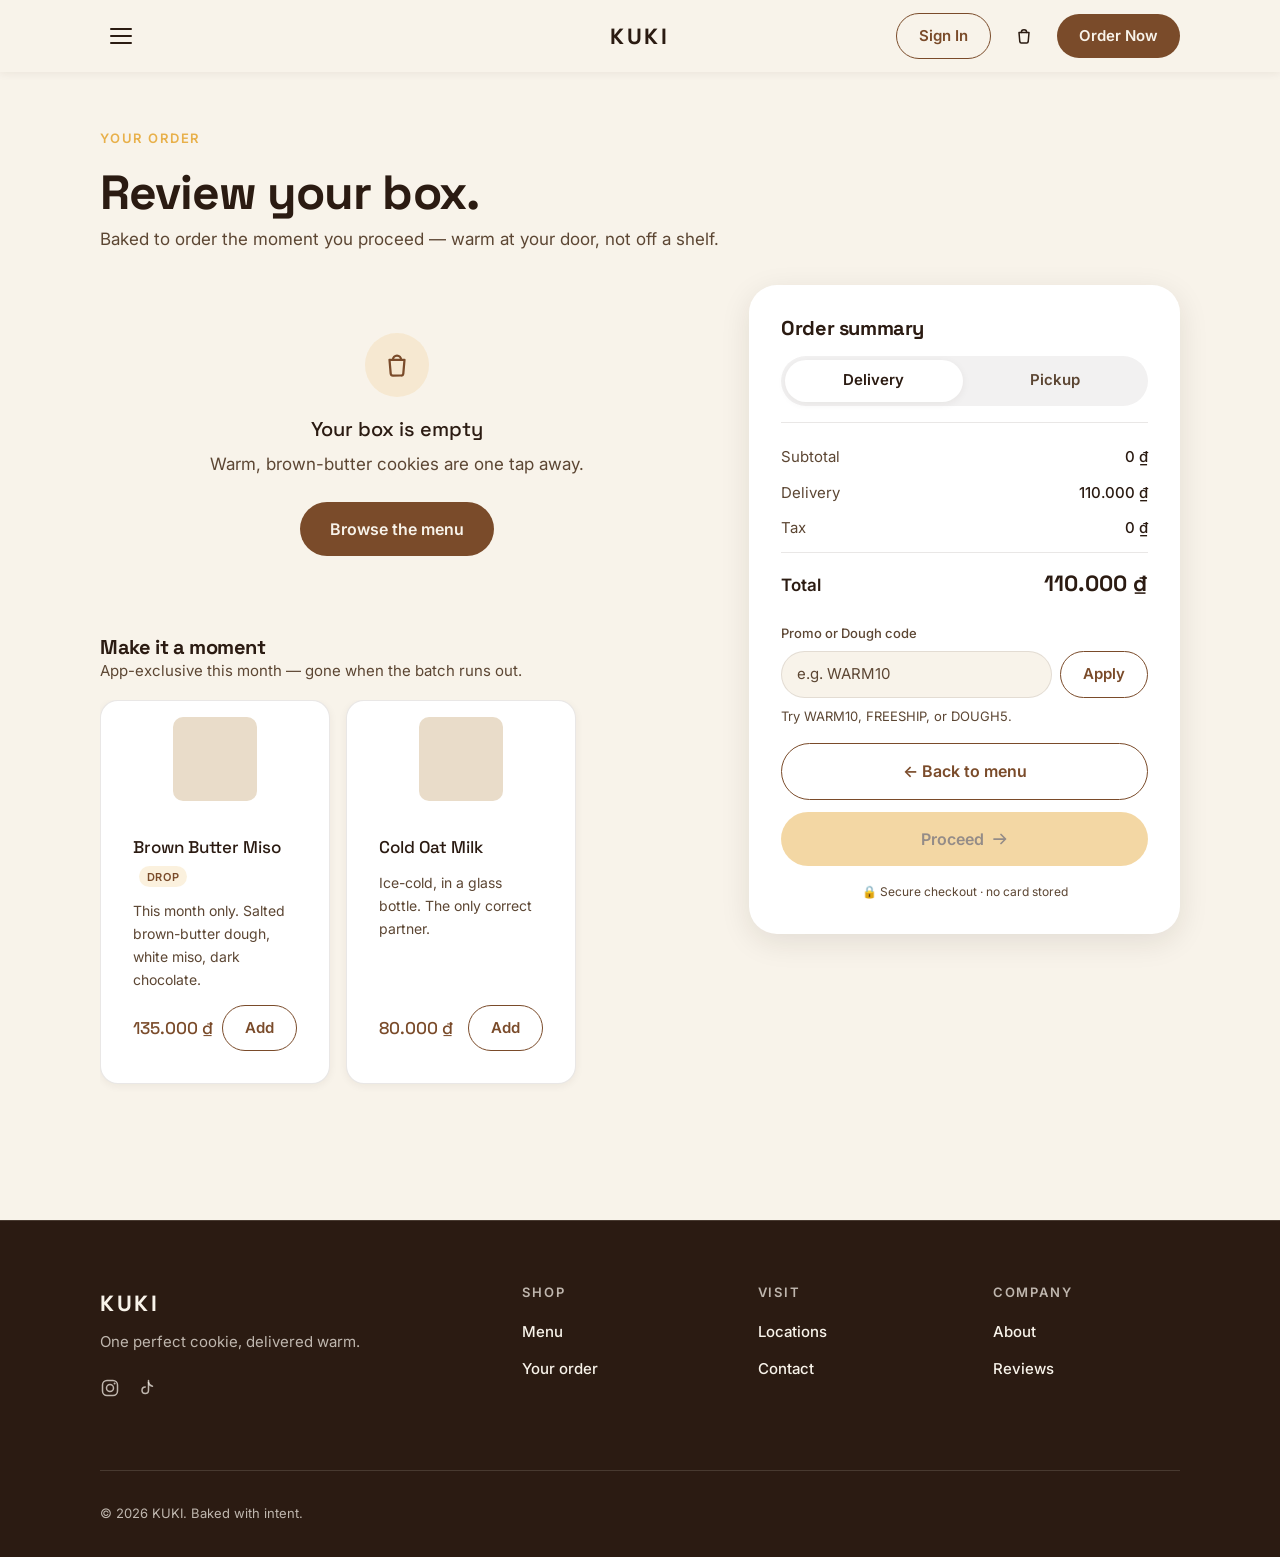
==== checkout.html @ 3ec76c67 "Initial site" ====
<!DOCTYPE html>
<html lang="en">
<head>
  <meta charset="utf-8">
  <meta name="viewport" content="width=device-width, initial-scale=1">
  <title>Checkout — KUKI</title>
  <meta name="description" content="Review your KUKI order — fresh-baked, brown-butter cookies, delivered warm.">
  <meta name="theme-color" content="#F8F3EA">

  <link rel="preconnect" href="https://fonts.googleapis.com">
  <link rel="preconnect" href="https://fonts.gstatic.com" crossorigin>
  <link rel="preconnect" href="https://images.unsplash.com">
  <link href="https://fonts.googleapis.com/css2?family=Space+Grotesk:wght@500;700&family=Inter:wght@400;500;600&display=swap" rel="stylesheet">

  <link rel="stylesheet" href="styles.css">
  <script src="cart.js" defer></script>
  <script src="cart-drawer.js" defer></script>
  <script src="nav-menu.js" defer></script>
  <script src="checkout.js" defer></script>
</head>
<body class="page-checkout">
  <a class="skip-link" href="#main">Skip to content</a>

  <header class="nav nav--solid" id="nav">
    <div class="container nav__inner">
      <button type="button" class="nav__menu-toggle" id="nav-menu-toggle"
              aria-label="Open menu" aria-haspopup="true" aria-expanded="false"
              aria-controls="nav-menu">
        <span class="nav__menu-icon" aria-hidden="true"></span>
      </button>

      <a class="nav__brand" href="index.html" aria-label="KUKI — home">KUKI</a>

      <div class="nav__actions">
        <a class="btn btn--secondary btn--compact nav__signin" href="signin.html">
          Sign In
        </a>
        <a class="btn btn--primary btn--compact nav__cta" href="order.html" id="nav-cta">
          Order Now
        </a>
      </div>

      <nav class="nav__menu" id="nav-menu" aria-label="Primary" hidden>
        <a href="signin.html">Sign In</a>
        <hr class="nav__menu-divider">
        <a href="index.html#why">Why KUKI</a>
        <a href="index.html#signature">The Cookie</a>
        <a href="index.html#how">How It Works</a>
        <a href="index.html#reviews">Reviews</a>
      </nav>
    </div>
  </header>

  <main id="main">
    <section class="section checkout" aria-labelledby="checkout-heading">
      <div class="container">
        <div class="checkout__head">
          <p class="eyebrow eyebrow--gold">Your order</p>
          <h1 id="checkout-heading">Review your box.</h1>
          <p class="checkout__sub">Baked to order the moment you proceed — warm at your door, not off a shelf.</p>
        </div>

        <div class="checkout__grid">
          <!-- LEFT: line items + add-ons -->
          <div class="checkout__main">
            <div class="checkout__list" id="checkout-list" aria-label="Items in your order"></div>

            <section class="addon-row" id="addon-row" aria-labelledby="addon-heading" hidden>
              <div class="addon-row__head">
                <h2 id="addon-heading">Make it a moment</h2>
                <p>App-exclusive this month — gone when the batch runs out.</p>
              </div>
              <div class="addon-row__track" id="addon-track"></div>
            </section>
          </div>

          <!-- RIGHT: sticky order summary -->
          <aside class="summary" id="summary" aria-labelledby="summary-heading">
            <h2 class="summary__title" id="summary-heading">Order summary</h2>

            <div class="fulfilment-toggle" role="radiogroup" aria-label="Fulfilment method">
              <button type="button" class="fulfilment-toggle__opt is-active" data-mode="delivery" role="radio" aria-checked="true">Delivery</button>
              <button type="button" class="fulfilment-toggle__opt" data-mode="pickup" role="radio" aria-checked="false">Pickup</button>
            </div>
            <p class="summary__eta" id="eta-text"></p>

            <div class="delivery-bar-mount" id="delivery-bar-mount"></div>

            <dl class="summary__rows">
              <div class="summary__row"><dt>Subtotal</dt><dd id="sum-subtotal">0 ₫</dd></div>
              <div class="summary__row" id="row-discount" hidden><dt id="discount-label">Discount</dt><dd id="sum-discount">−0 ₫</dd></div>
              <div class="summary__row"><dt id="delivery-label">Delivery</dt><dd id="sum-delivery">0 ₫</dd></div>
              <div class="summary__row"><dt>Tax</dt><dd id="sum-tax">0 ₫</dd></div>
              <div class="summary__row summary__row--total"><dt>Total</dt><dd id="sum-total" aria-live="polite">0 ₫</dd></div>
            </dl>

            <form class="promo" id="promo-form" novalidate>
              <label class="promo__label" for="promo-input">Promo or Dough code</label>
              <div class="promo__field">
                <input class="promo__input" id="promo-input" type="text" inputmode="text" autocomplete="off" placeholder="e.g. WARM10" aria-describedby="promo-feedback">
                <button class="btn btn--secondary btn--compact promo__apply" type="submit">Apply</button>
              </div>
              <p class="promo__feedback" id="promo-feedback" role="status"></p>
            </form>

            <p class="earn-dough" id="earn-dough" hidden></p>

            <div class="checkout-actions">
              <a class="btn btn--secondary" href="order/menu.html">← Back to menu</a>
              <button class="btn btn--gold" type="button" id="proceed-btn">
                Proceed
                <svg class="btn__arrow" width="16" height="16" viewBox="0 0 16 16" fill="none" aria-hidden="true"><path d="M2 8h11M9 3.5 13.5 8 9 12.5" stroke="currentColor" stroke-width="1.75" stroke-linecap="round" stroke-linejoin="round"/></svg>
              </button>
            </div>
            <p class="summary__secure">🔒 Secure checkout · no card stored</p>
          </aside>
        </div>
      </div>
    </section>

    <!-- Confirmation (revealed after Proceed) -->
    <section class="confirm" id="confirm" hidden aria-labelledby="confirm-heading" aria-live="polite">
      <div class="container confirm__inner">
        <div class="confirm__badge" aria-hidden="true">
          <svg width="34" height="34" viewBox="0 0 24 24" fill="none"><path d="M5 12.5 10 17l9-10" stroke="currentColor" stroke-width="2.2" stroke-linecap="round" stroke-linejoin="round"/></svg>
        </div>
        <p class="eyebrow eyebrow--gold">Order placed</p>
        <h2 id="confirm-heading">Your batch is going in the oven 🍪</h2>
        <p class="confirm__sub" id="confirm-sub">Fresh-baked now — <strong id="confirm-eta">warm at your door soon</strong>.</p>
        <dl class="confirm__meta">
          <div><dt>Order total</dt><dd id="confirm-total">0 ₫</dd></div>
          <div><dt>Dough earned</dt><dd id="confirm-dough">0</dd></div>
        </dl>
        <a class="btn btn--gold" href="index.html">Back to home</a>
      </div>
    </section>
  </main>

  <!-- Mobile sticky checkout bar -->
  <div class="checkout-bar" id="checkout-bar" hidden>
    <div class="checkout-bar__info">
      <span class="checkout-bar__label">Total</span>
      <span class="checkout-bar__total" id="bar-total">0 ₫</span>
    </div>
    <button class="btn btn--gold" type="button" id="bar-proceed">Proceed</button>
  </div>

  <footer class="footer">
    <div class="container">
      <div class="footer__grid">
        <div class="footer__brand">
          <p class="footer__wordmark">KUKI</p>
          <p class="footer__tag">One perfect cookie, delivered warm.</p>
          <div class="footer__social">
            <a href="#" aria-label="KUKI on Instagram">
              <svg width="20" height="20" viewBox="0 0 20 20" fill="none" aria-hidden="true"><rect x="2.5" y="2.5" width="15" height="15" rx="4.5" stroke="currentColor" stroke-width="1.5"/><circle cx="10" cy="10" r="3.5" stroke="currentColor" stroke-width="1.5"/><circle cx="14.6" cy="5.4" r="1" fill="currentColor"/></svg>
            </a>
            <a href="#" aria-label="KUKI on TikTok">
              <svg width="20" height="20" viewBox="0 0 20 20" fill="none" aria-hidden="true"><path d="M12.5 2.5v9.75a3.25 3.25 0 1 1-3.25-3.25" stroke="currentColor" stroke-width="1.5" stroke-linecap="round"/><path d="M12.5 4.5c.5 2 2 3.5 4 3.75" stroke="currentColor" stroke-width="1.5" stroke-linecap="round"/></svg>
            </a>
          </div>
        </div>
        <nav class="footer__col" aria-label="Shop">
          <h3>Shop</h3>
          <a href="order/menu.html">Menu</a>
          <a href="checkout.html">Your order</a>
        </nav>
        <nav class="footer__col" aria-label="Visit">
          <h3>Visit</h3>
          <a href="#">Locations</a>
          <a href="#">Contact</a>
        </nav>
        <nav class="footer__col" aria-label="Company">
          <h3>Company</h3>
          <a href="index.html#story">About</a>
          <a href="index.html#reviews">Reviews</a>
        </nav>
      </div>
      <div class="footer__bottom">
        <p>© 2026 KUKI. Baked with intent.</p>
      </div>
    </div>
  </footer>
</body>
</html>
---- styles.css ----
/* ============================================================
   KUKI — design tokens
   ============================================================ */
:root {
  /* Palette */
  --brown: #7A4B2A;
  --brown-deep: #61391E;
  --cream: #F8F3EA;
  --dark: #2B1B12;
  --gold: #E8B04A;
  --gold-bright: #F0BC5E;
  --white: #FFFFFF;
  --ink: #2B1B12;
  --ink-soft: #5C4633;
  --cream-soft: rgba(248, 243, 234, 0.72);
  --line-dark: rgba(43, 27, 18, 0.10);
  --line-light: rgba(248, 243, 234, 0.14);
  --frame-tan: #E9DCC9;

  /* Spacing */
  --s-1: .25rem; --s-2: .5rem; --s-3: .75rem; --s-4: 1rem;
  --s-6: 1.5rem; --s-8: 2rem; --s-12: 3rem; --s-16: 4rem; --s-24: 6rem;
  --section-pad: clamp(4.5rem, 10vw, 8rem);

  /* Radius */
  --r-sm: 10px; --r-md: 18px; --r-lg: 28px; --r-pill: 999px;

  /* Shadows (warm-tinted) */
  --shadow-sm: 0 2px 8px rgba(43, 27, 18, 0.06);
  --shadow-md: 0 8px 30px rgba(43, 27, 18, 0.10);
  --shadow-lift: 0 14px 40px rgba(122, 75, 42, 0.22);

  /* Type */
  --font-display: "Space Grotesk", system-ui, sans-serif;
  --font-body: "Inter", system-ui, sans-serif;

  /* Motion */
  --ease-out: cubic-bezier(0.22, 1, 0.36, 1);
  --dur: 0.7s;
}

/* ============================================================
   Reset & base
   ============================================================ */
*, *::before, *::after { box-sizing: border-box; }

* { margin: 0; }

html {
  scroll-padding-top: 88px;
}

body {
  font-family: var(--font-body);
  font-size: 1.0625rem;
  line-height: 1.65;
  color: var(--ink);
  background: var(--cream);
  -webkit-font-smoothing: antialiased;
}

img {
  display: block;
  max-width: 100%;
  height: auto;
}

h1, h2, h3 {
  font-family: var(--font-display);
  font-weight: 700;
  line-height: 1.15;
  letter-spacing: -0.02em;
  text-wrap: balance;
}

h2 { font-size: clamp(2rem, 4.5vw, 3rem); }
h3 { font-size: 1.25rem; letter-spacing: -0.01em; }

p { max-width: 60ch; }

a { color: inherit; }

button {
  font: inherit;
  cursor: pointer;
  border: none;
  background: none;
  color: inherit;
}

:focus-visible {
  outline: 2px solid var(--brown);
  outline-offset: 3px;
  border-radius: 2px;
}

.section--dark :focus-visible,
.footer :focus-visible {
  outline-color: var(--gold);
}

.visually-hidden {
  position: absolute;
  width: 1px; height: 1px;
  margin: -1px; padding: 0;
  overflow: hidden;
  clip: rect(0 0 0 0);
  white-space: nowrap;
  border: 0;
}

.skip-link {
  position: absolute;
  top: -100%;
  left: 1rem;
  z-index: 200;
  padding: .75rem 1.25rem;
  background: var(--dark);
  color: var(--cream);
  border-radius: 0 0 var(--r-sm) var(--r-sm);
  text-decoration: none;
  font-weight: 600;
}
.skip-link:focus { top: 0; }

/* ============================================================
   Primitives
   ============================================================ */
.container {
  max-width: 1160px;
  margin-inline: auto;
  padding-inline: clamp(1.25rem, 5vw, 2.5rem);
}

.section {
  padding-block: var(--section-pad);
  background: var(--cream);
}

.section--dark {
  background: var(--dark);
  color: var(--cream);
}

.section--dark p { color: var(--cream-soft); }

.section__head {
  text-align: center;
  margin-bottom: clamp(2.5rem, 6vw, 4rem);
}
.section__head p { margin-inline: auto; }
.section__head--left {
  text-align: left;
}
.section__head--left p { margin-inline: 0; }

.eyebrow {
  font-size: 0.8125rem;
  font-weight: 600;
  text-transform: uppercase;
  letter-spacing: 0.14em;
  color: var(--brown);
  margin-bottom: var(--s-4);
}

.eyebrow--gold,
.section--dark .eyebrow--gold { color: var(--gold); }

/* Image frames — tan fallback bg keeps layout clean if a photo fails */
.img-frame {
  background: var(--frame-tan);
  border-radius: var(--r-lg);
  overflow: hidden;
}

.img-frame img {
  width: 100%;
  height: 100%;
  object-fit: cover;
  transition: transform var(--dur) var(--ease-out);
}

.img-frame:hover img { transform: scale(1.045); }

/* ============================================================
   Buttons
   ============================================================ */
.btn {
  display: inline-flex;
  align-items: center;
  justify-content: center;
  gap: .5rem;
  padding: .875rem 1.875rem;
  border-radius: var(--r-pill);
  font-weight: 600;
  font-size: 1rem;
  text-decoration: none;
  transition: transform .2s ease, box-shadow .2s ease, background-color .2s ease, color .2s ease;
}

.btn:hover { transform: translateY(-2px); box-shadow: var(--shadow-lift); }
.btn:active { transform: translateY(0) scale(0.98); box-shadow: none; }

.btn__arrow { transition: transform .2s ease; }
.btn:hover .btn__arrow { transform: translateX(3px); }

.btn--primary {
  background: var(--brown);
  color: var(--cream);
}
.btn--primary:hover { background: var(--brown-deep); }

.btn--secondary {
  border: 1.5px solid var(--brown);
  color: var(--brown);
  background: transparent;
}
.btn--secondary:hover { background: rgba(122, 75, 42, 0.08); box-shadow: none; }

.btn--gold {
  background: var(--gold);
  color: var(--dark);
}
.btn--gold:hover { background: var(--gold-bright); }

.btn--compact { padding: .625rem 1.375rem; font-size: .9375rem; }

/* Ghost — bordered secondary for dark backgrounds (cream on dark) */
.btn--ghost {
  border: 1.5px solid var(--line-light);
  color: var(--cream);
  background: transparent;
}
.btn--ghost:hover { background: rgba(248, 243, 234, 0.10); box-shadow: none; }

/* ============================================================
   Nav
   ============================================================ */
.nav {
  position: fixed;
  inset: 0 0 auto;
  z-index: 100;
  height: 72px;
  transition: background-color .3s ease, box-shadow .3s ease, backdrop-filter .3s ease;
}

.nav--scrolled {
  background: rgba(248, 243, 234, 0.82);
  -webkit-backdrop-filter: blur(14px);
  backdrop-filter: blur(14px);
  box-shadow: var(--shadow-sm);
}

.nav__inner {
  height: 72px;
  display: grid;
  grid-template-columns: 1fr auto 1fr;
  align-items: center;
  gap: var(--s-3);
  position: relative;
}

.nav__brand {
  justify-self: center;
  font-family: var(--font-display);
  font-weight: 700;
  font-size: 1.375rem;
  letter-spacing: 0.12em;
  text-decoration: none;
  color: var(--ink);
}

/* ---- Hamburger toggle ---- */
.nav__menu-toggle {
  justify-self: start;
  display: inline-grid;
  place-items: center;
  width: 42px;
  height: 42px;
  padding: 0;
  border: none;
  background: transparent;
  color: var(--ink);
  border-radius: 50%;
  cursor: pointer;
  transition: background-color .2s ease, color .2s ease;
}
.nav__menu-toggle:hover { background: rgba(122, 75, 42, 0.1); color: var(--brown); }

.nav__menu-icon,
.nav__menu-icon::before,
.nav__menu-icon::after {
  content: "";
  display: block;
  width: 22px;
  height: 2px;
  border-radius: 2px;
  background: currentColor;
  transition: transform .25s var(--ease-out), opacity .2s ease;
}
.nav__menu-icon { position: relative; }
.nav__menu-icon::before,
.nav__menu-icon::after { position: absolute; left: 0; }
.nav__menu-icon::before { top: -7px; }
.nav__menu-icon::after  { top: 7px; }

.nav__menu-toggle[aria-expanded="true"] .nav__menu-icon { background: transparent; }
.nav__menu-toggle[aria-expanded="true"] .nav__menu-icon::before { transform: translateY(7px) rotate(45deg); }
.nav__menu-toggle[aria-expanded="true"] .nav__menu-icon::after  { transform: translateY(-7px) rotate(-45deg); }

/* ---- Right-side actions (cart + Order Now) ---- */
.nav__actions {
  justify-self: end;
  display: flex;
  align-items: center;
  gap: var(--s-3);
}

/* The nav grid is symmetric (1fr auto 1fr), so the actions column is too narrow
   below desktop to hold the Sign In pill alongside the cart + Order Now without
   wrapping. Sign In is always reachable in the hamburger menu, so only show the
   navbar button at the desktop breakpoint where it fits cleanly. */
.nav__signin { display: none; }
@media (min-width: 900px) {
  .nav__signin { display: inline-flex; }
}

/* ---- Hamburger left-side drawer ---- */
.nav__menu-backdrop {
  position: fixed;
  inset: 0;
  z-index: 140;
  background: rgba(43, 27, 18, 0.45);
  opacity: 0;
  pointer-events: none;
  transition: opacity .28s ease;
}
.nav__menu-backdrop.is-open { opacity: 1; pointer-events: auto; }
.nav__menu-backdrop[hidden] { display: none; }

.nav__menu {
  position: fixed;
  top: 0;
  left: 0;
  bottom: 0;
  width: min(420px, 86vw);
  z-index: 150;                 /* above nav (100), below cart-drawer (200) */
  display: flex;
  flex-direction: column;
  gap: var(--s-4);
  padding: calc(72px + var(--s-12)) var(--s-6) var(--s-8);  /* clear the bar + breathing room */
  background: var(--cream);
  box-shadow: 12px 0 40px rgba(43, 27, 18, 0.22);
  transform: translateX(-100%);
  transition: transform .28s var(--ease-out);
  overflow-y: auto;
}
.nav__menu[hidden] { display: none; }
.nav__menu.is-open { transform: translateX(0); }

.nav__menu__close {
  position: absolute;
  top: 15px;
  left: var(--s-4);
  display: inline-grid;
  place-items: center;
  width: 42px;
  height: 42px;
  border: none;
  background: transparent;
  color: var(--ink);
  border-radius: 50%;
  cursor: pointer;
  transition: background-color .2s ease, color .2s ease;
}
.nav__menu__close:hover { background: rgba(122, 75, 42, 0.1); color: var(--brown); }

.nav__menu a {
  display: block;
  padding: var(--s-4) 0;
  font-family: var(--font-display);
  font-size: clamp(1.75rem, 6vw, 2.5rem);
  font-weight: 700;
  line-height: 1.15;
  letter-spacing: 0.01em;
  text-decoration: none;
  color: var(--ink);
  transition: color .18s ease;
}
.nav__menu a:hover,
.nav__menu a:focus-visible { color: var(--brown); }

body.nav-menu-open { overflow: hidden; }

.nav__cta { position: relative; }

.cart-badge {
  position: absolute;
  top: -6px;
  right: -6px;
  min-width: 20px;
  height: 20px;
  padding-inline: 5px;
  display: inline-flex;
  align-items: center;
  justify-content: center;
  background: var(--gold);
  color: var(--dark);
  font-family: var(--font-display);
  font-weight: 700;
  font-size: .75rem;
  border-radius: var(--r-pill);
}

.cart-badge[hidden] { display: none; }

.cart-badge.pop { animation: pop .35s var(--ease-out); }

@keyframes pop {
  0% { transform: scale(1); }
  50% { transform: scale(1.3); }
  100% { transform: scale(1); }
}

/* ============================================================
   1. Hero
   ============================================================ */
.hero {
  background: var(--cream);
  padding-top: calc(72px + clamp(2.5rem, 7vw, 5rem));
  padding-bottom: clamp(3rem, 7vw, 5rem);
}

.hero__grid {
  display: grid;
  gap: clamp(2.5rem, 6vw, 4.5rem);
  align-items: center;
}

.hero__heading {
  font-size: clamp(2.625rem, 6.5vw, 4.5rem);
  line-height: 1.05;
  margin-bottom: var(--s-6);
}

.hero__sub {
  font-size: 1.25rem;
  color: var(--ink-soft);
  margin-bottom: var(--s-8);
}

.hero__actions {
  display: flex;
  flex-direction: column;
  gap: var(--s-3);
}

.hero__actions .btn { width: 100%; }

.hero__img { aspect-ratio: 4 / 3; }

/* ============================================================
   Marquee
   ============================================================ */
.marquee {
  background: var(--cream);
  border-block: 1px solid var(--line-dark);
  overflow: hidden;
  padding-block: .875rem;
}

.marquee__track {
  display: flex;
  width: max-content;
  white-space: nowrap;
  font-family: var(--font-display);
  font-weight: 500;
  font-size: .9375rem;
  text-transform: uppercase;
  letter-spacing: 0.12em;
  color: var(--brown);
}

/* ============================================================
   2. Why KUKI
   ============================================================ */
.pillars {
  display: grid;
  gap: var(--s-6);
}

.pillar {
  background: var(--white);
  border-radius: var(--r-md);
  padding: 2.5rem 2rem;
  box-shadow: var(--shadow-sm);
  transition: transform .3s var(--ease-out), box-shadow .3s var(--ease-out);
}

.pillar:hover {
  transform: translateY(-4px);
  box-shadow: var(--shadow-md);
}

.pillar__icon {
  width: 56px;
  height: 56px;
  display: grid;
  place-items: center;
  background: rgba(232, 176, 74, 0.16);
  border-radius: var(--r-sm);
  color: var(--brown);
  margin-bottom: var(--s-6);
}

.pillar h3 { margin-bottom: var(--s-3); }
.pillar p { color: var(--ink-soft); font-size: .9375rem; }

/* ============================================================
   3. Signature Cookie
   ============================================================ */
/* Each cookie section gets its own deep tone (assigned per-index in
   script.js) so a growing menu stays playful — no two adjacent cookies
   share a colour. Falls back to the base dark if JS is off. */
.cookie { background: var(--cookie-bg, var(--dark)); }

.signature__grid {
  display: grid;
  gap: clamp(2.5rem, 6vw, 5rem);
  align-items: center;
}

.signature__img {
  position: relative;
  aspect-ratio: 1 / 1;
  background: #3A2718;
}

.signature__img::before {
  content: "";
  position: absolute;
  inset: -12%;
  background: radial-gradient(closest-side, rgba(232, 176, 74, 0.18), transparent);
  pointer-events: none;
  z-index: 1;
}

.signature__copy h2 { margin-bottom: var(--s-6); }

.signature__desc { margin-bottom: var(--s-8); }

.checklist {
  list-style: none;
  padding: 0;
  display: grid;
  gap: var(--s-4);
  margin-bottom: var(--s-8);
}

.checklist li {
  display: flex;
  align-items: center;
  gap: .75rem;
  font-weight: 500;
  font-size: .9375rem;
}

.checklist svg { color: var(--gold); flex-shrink: 0; }

.signature__buy {
  display: flex;
  flex-wrap: wrap;
  align-items: center;
  gap: var(--s-6);
}

/* Marketing CTA row that replaces the inline buy controls on the home page */
.signature__actions {
  display: flex;
  flex-wrap: wrap;
  align-items: center;
  gap: var(--s-4);
}

/* Pack-size selector — segmented gold pills, sits on its own row */
.pack {
  flex-basis: 100%;
  border: 0;
  margin: 0;
  padding: 0;
}

.pack__options {
  display: inline-flex;
  gap: var(--s-1);
  padding: var(--s-1);
  border-radius: var(--r-pill);
  background: rgba(248, 243, 234, 0.08);
  border: 1px solid var(--line-light);
}

.pack__opt {
  position: relative;
  margin: 0;
}

/* Hide the native radio but keep it focusable + in the arrow-key flow */
.pack__opt input {
  position: absolute;
  inset: 0;
  margin: 0;
  opacity: 0;
  cursor: pointer;
}

.pack__label {
  display: inline-flex;
  align-items: center;
  justify-content: center;
  min-width: 3.25rem;
  padding: .5rem .9rem;
  border-radius: var(--r-pill);
  font-weight: 600;
  font-size: .9375rem;
  color: var(--cream-soft);
  transition: background-color .2s ease, color .2s ease;
}

.pack__opt:hover .pack__label { color: var(--cream); }

.pack__opt input:checked + .pack__label {
  background: var(--gold);
  color: var(--dark);
}

.pack__opt input:focus-visible + .pack__label {
  outline: 2px solid var(--gold);
  outline-offset: 2px;
}

.signature__copy .signature__price {
  font-family: var(--font-display);
  font-weight: 500;
  font-size: 1.375rem;
  color: var(--gold);
}

.signature__copy .signature__price span {
  font-size: 1rem;
  color: var(--cream-soft);
}

/* Add to Cart label swap (no layout shift) */
.btn--add { min-width: 180px; position: relative; }
.btn--add .btn__added {
  position: absolute;
  inset: 0;
  display: none;
  align-items: center;
  justify-content: center;
  gap: .5rem;
}
.btn--add.is-added .btn__label { visibility: hidden; }
.btn--add.is-added .btn__added { display: inline-flex; }

/* ============================================================
   4. How It Works
   ============================================================ */
.steps {
  list-style: none;
  padding: 0;
  display: grid;
  gap: var(--s-12);
  position: relative;
}

.step { position: relative; padding-left: 4.75rem; }

/* mobile rail */
.step::before {
  content: "";
  position: absolute;
  left: 27px;
  top: 56px;
  bottom: calc(-1 * var(--s-12));
  width: 2px;
  background: var(--line-dark);
}
.step:last-child::before { display: none; }

.step__num {
  position: absolute;
  left: 0;
  top: 0;
  width: 56px;
  height: 56px;
  display: grid;
  place-items: center;
  background: var(--white);
  border: 1px solid var(--line-dark);
  border-radius: 50%;
  font-family: var(--font-display);
  font-weight: 500;
  font-size: 1.0625rem;
  color: var(--brown);
}

.step h3 { font-size: 1.125rem; margin-bottom: var(--s-2); padding-top: .35rem; }
.step p { color: var(--ink-soft); font-size: .9375rem; }

/* ============================================================
   5. Reviews
   ============================================================ */
.reviews {
  display: flex;
  gap: var(--s-6);
  overflow-x: auto;
  scroll-snap-type: x mandatory;
  scrollbar-width: none;
  margin-inline: calc(-1 * clamp(1.25rem, 5vw, 2.5rem));
  padding-inline: clamp(1.25rem, 5vw, 2.5rem);
  padding-bottom: var(--s-2);
}

.reviews::-webkit-scrollbar { display: none; }

.review {
  flex: 0 0 84%;
  scroll-snap-align: start;
  background: rgba(248, 243, 234, 0.05);
  border: 1px solid var(--line-light);
  border-radius: var(--r-md);
  padding: 2rem;
  transition: transform .3s var(--ease-out), border-color .3s ease;
}

.review:hover {
  transform: translateY(-4px);
  border-color: rgba(248, 243, 234, 0.28);
}

.review__stars {
  display: flex;
  gap: .25rem;
  margin-bottom: var(--s-6);
}

.review__stars svg { fill: var(--gold); }

.review blockquote {
  font-size: 1.0625rem;
  color: var(--cream);
  margin-bottom: var(--s-8);
}

.review__meta {
  display: flex;
  align-items: center;
  gap: .875rem;
}

.review__avatar {
  width: 40px;
  height: 40px;
  flex-shrink: 0;
  display: grid;
  place-items: center;
  background: rgba(232, 176, 74, 0.18);
  border-radius: 50%;
  font-family: var(--font-display);
  font-weight: 500;
  font-size: .875rem;
  color: var(--gold);
}

.review__who {
  display: flex;
  flex-direction: column;
  line-height: 1.4;
}

.review__who strong { font-weight: 600; font-size: .9375rem; }
.review__who span { font-size: .8125rem; color: var(--cream-soft); }

/* ============================================================
   6. Brand Story
   ============================================================ */
.story__grid {
  display: grid;
  gap: clamp(2.5rem, 6vw, 5rem);
  align-items: center;
}

.story__copy h2 { margin-bottom: var(--s-6); }

.story__lede {
  font-size: 1.375rem;
  line-height: 1.5;
  margin-bottom: var(--s-4);
}

.story__copy > p:not(.eyebrow):not(.story__lede) { color: var(--ink-soft); }

.story__img { aspect-ratio: 3 / 4; }

.stats {
  display: flex;
  flex-wrap: wrap;
  gap: var(--s-8) var(--s-12);
  margin-top: var(--s-12);
}

.stat__num {
  font-family: var(--font-display);
  font-weight: 700;
  font-size: 2rem;
  color: var(--brown);
}

.stat dd {
  font-size: .8125rem;
  font-weight: 500;
  text-transform: uppercase;
  letter-spacing: 0.08em;
  color: var(--ink-soft);
  margin: 0;
}

/* ============================================================
   7. Final CTA
   ============================================================ */
.final-cta__inner {
  position: relative;
  text-align: center;
  padding-block: var(--s-8);
}

.final-cta__inner::before {
  content: "";
  position: absolute;
  inset: -30% 10%;
  background: radial-gradient(closest-side, var(--gold), transparent);
  opacity: 0.12;
  pointer-events: none;
}

.final-cta h2 {
  position: relative;
  font-size: clamp(2.75rem, 8vw, 5.5rem);
  margin-bottom: var(--s-4);
}

.final-cta__dot { color: var(--gold); }

.final-cta p {
  position: relative;
  margin-inline: auto;
  margin-bottom: var(--s-8);
}

.final-cta .btn { position: relative; }

/* ============================================================
   Footer
   ============================================================ */
.footer {
  background: var(--dark);
  color: var(--cream);
  border-top: 1px solid var(--line-light);
  padding-block: var(--s-16) var(--s-8);
}

.footer__grid {
  display: grid;
  grid-template-columns: 1fr 1fr;
  gap: var(--s-12) var(--s-8);
}

.footer__brand { grid-column: 1 / -1; }

.footer__wordmark {
  font-family: var(--font-display);
  font-weight: 700;
  font-size: 1.375rem;
  letter-spacing: 0.12em;
}

.footer__tag {
  color: var(--cream-soft);
  font-size: .9375rem;
  margin-top: var(--s-2);
}

.footer__social {
  display: flex;
  gap: var(--s-4);
  margin-top: var(--s-6);
}

.footer__social a {
  color: var(--cream-soft);
  transition: color .2s ease, transform .2s ease;
}

.footer__social a:hover { color: var(--gold); transform: translateY(-2px); }

.footer__col { display: flex; flex-direction: column; gap: var(--s-3); }

.footer__col h3 {
  font-family: var(--font-body);
  font-size: .8125rem;
  font-weight: 600;
  text-transform: uppercase;
  letter-spacing: 0.14em;
  color: var(--cream-soft);
  margin-bottom: var(--s-2);
}

.footer__col a {
  text-decoration: none;
  font-size: .9375rem;
  font-weight: 500;
  color: var(--cream);
  width: fit-content;
  transition: color .2s ease;
}

.footer__col a:hover { color: var(--gold); }

.footer__bottom {
  margin-top: var(--s-16);
  padding-top: var(--s-8);
  border-top: 1px solid var(--line-light);
}

.footer__bottom p {
  font-size: .8125rem;
  color: var(--cream-soft);
}

/* ============================================================
   Desktop (single breakpoint strategy)
   ============================================================ */
@media (min-width: 900px) {
  .hero__grid { grid-template-columns: 1.05fr 1fr; }
  .hero__img { aspect-ratio: 4 / 5; }
  .hero__actions { flex-direction: row; }
  .hero__actions .btn { width: auto; }

  .pillars { grid-template-columns: repeat(3, 1fr); gap: var(--s-8); }

  .signature__grid { grid-template-columns: 1fr 1fr; }
  /* Second cookie mirrors the layout: image moves to the right column.
     DOM keeps image-first so it still stacks on top on mobile. */
  .signature__grid--reverse .signature__img { order: 2; }
  .checklist { grid-template-columns: 1fr 1fr; }

  /* steps: horizontal with dashed connector */
  .steps {
    grid-template-columns: repeat(3, 1fr);
    gap: var(--s-8);
  }
  .steps::before {
    content: "";
    position: absolute;
    top: 28px;
    left: 12%;
    right: 12%;
    border-top: 1px dashed rgba(43, 27, 18, 0.22);
  }
  .step { padding-left: 0; padding-top: 4.75rem; }
  .step::before { display: none; }
  .step__num { left: 0; top: 0; position: absolute; }
  .step h3 { padding-top: 0; }

  .reviews {
    display: grid;
    grid-template-columns: repeat(3, 1fr);
    overflow: visible;
    margin-inline: 0;
    padding-inline: 0;
  }

  .story__grid { grid-template-columns: 1fr 1fr; }

  .footer__grid { grid-template-columns: 2fr 1fr 1fr 1fr; gap: var(--s-12); }
  .footer__brand { grid-column: auto; }
}

/* ============================================================
   Motion (all hidden states live here so reduced-motion users
   and no-JS visitors get a fully visible, static page)
   ============================================================ */
@media (prefers-reduced-motion: no-preference) {
  html { scroll-behavior: smooth; }

  /* Hero entrance */
  .hero__rise {
    opacity: 0;
    animation: riseIn .8s var(--ease-out) forwards;
    animation-delay: var(--rise-delay, 0s);
  }

  @keyframes riseIn {
    from { opacity: 0; transform: translateY(24px); }
    to { opacity: 1; transform: translateY(0); }
  }

  .hero__img {
    opacity: 0;
    animation: heroImgIn 1.1s var(--ease-out) .15s forwards;
  }

  @keyframes heroImgIn {
    from { opacity: 0; transform: scale(1.04); }
    to { opacity: 1; transform: scale(1); }
  }

  /* Scroll reveal — only when JS is running (html.js) */
  .js [data-reveal] {
    opacity: 0;
    transform: translateY(28px);
    transition: opacity var(--dur) var(--ease-out), transform var(--dur) var(--ease-out);
    transition-delay: var(--delay, 0s);
  }

  .js [data-reveal].is-visible {
    opacity: 1;
    transform: translateY(0);
  }

  /* Marquee */
  .marquee__track {
    animation: marquee 28s linear infinite;
  }

  @keyframes marquee {
    from { transform: translateX(0); }
    to { transform: translateX(-50%); }
  }
}

/* ============================================================
   Cart + Checkout
   (shared cart drawer, the checkout page, and confirmation)
   ============================================================ */

/* ---- Nav: solid variant + injected cart button ---- */
.nav--solid {
  background: rgba(248, 243, 234, 0.9);
  -webkit-backdrop-filter: blur(14px);
  backdrop-filter: blur(14px);
  box-shadow: var(--shadow-sm);
}

.nav__cart {
  position: relative;
  display: inline-grid;
  place-items: center;
  width: 42px;
  height: 42px;
  border-radius: 50%;
  color: var(--ink);
  transition: background-color .2s ease, color .2s ease;
}
.nav__cart:hover { background: rgba(122, 75, 42, 0.1); color: var(--brown); }

/* ---- Quantity stepper ---- */
.qty {
  display: inline-flex;
  align-items: center;
  gap: .25rem;
  border: 1px solid var(--line-dark);
  border-radius: var(--r-pill);
  padding: 3px;
}
.qty__btn {
  width: 30px;
  height: 30px;
  display: grid;
  place-items: center;
  border-radius: 50%;
  color: var(--brown);
  transition: background-color .2s ease, opacity .2s ease;
}
.qty__btn:hover { background: rgba(122, 75, 42, 0.12); }
.qty__btn:disabled { opacity: .35; cursor: default; }
.qty__btn:disabled:hover { background: none; }
.qty__val {
  min-width: 1.75rem;
  text-align: center;
  font-family: var(--font-display);
  font-weight: 500;
  font-size: 1rem;
}

/* ---- Line item (shared) ---- */
.cart-item {
  display: grid;
  grid-template-columns: auto 1fr auto;
  gap: var(--s-4);
  align-items: start;
  padding: var(--s-6) 0;
  border-bottom: 1px solid var(--line-dark);
}
.cart-item__img {
  width: 88px;
  height: 88px;
  border-radius: var(--r-md);
  flex-shrink: 0;
}
.cart-item__name {
  font-family: var(--font-display);
  font-weight: 500;
  font-size: 1.0625rem;
  letter-spacing: -0.01em;
  margin-bottom: 2px;
}
.cart-item__tag {
  display: inline-block;
  vertical-align: middle;
  margin-left: .35rem;
  padding: .1rem .5rem;
  background: rgba(232, 176, 74, 0.18);
  color: var(--brown);
  border-radius: var(--r-pill);
  font-family: var(--font-body);
  font-size: .6875rem;
  font-weight: 600;
  text-transform: uppercase;
  letter-spacing: 0.06em;
}
.cart-item__variant { font-size: .875rem; color: var(--ink-soft); margin: 0; }
.cart-item__unit { font-size: .8125rem; color: var(--ink-soft); margin: .15rem 0 .5rem; }
.cart-item__remove {
  display: inline-flex;
  align-items: center;
  gap: .35rem;
  font-size: .8125rem;
  font-weight: 500;
  color: var(--ink-soft);
  transition: color .2s ease;
}
.cart-item__remove:hover { color: #b3402e; }
.cart-item__controls {
  display: flex;
  flex-direction: column;
  align-items: flex-end;
  gap: var(--s-3);
}
.cart-item__price {
  font-family: var(--font-display);
  font-weight: 500;
  font-size: 1.0625rem;
}

/* ---- Empty state ---- */
.cart-empty {
  text-align: center;
  padding: var(--s-12) var(--s-4);
}
.cart-empty__icon {
  width: 64px;
  height: 64px;
  margin: 0 auto var(--s-4);
  display: grid;
  place-items: center;
  background: rgba(232, 176, 74, 0.16);
  border-radius: 50%;
  color: var(--brown);
}
.cart-empty__title {
  font-family: var(--font-display);
  font-weight: 500;
  font-size: 1.25rem;
  margin-bottom: .25rem;
}
.cart-empty__sub { color: var(--ink-soft); margin: 0 auto var(--s-6); }
.cart-empty .btn { display: inline-flex; }

/* ============================================================
   Checkout page
   ============================================================ */
.checkout { padding-top: calc(72px + clamp(2rem, 5vw, 3.5rem)); }
.checkout__head { margin-bottom: var(--s-8); }
.checkout__head h1 { font-size: clamp(2rem, 4.5vw, 3rem); margin-block: .25rem; }
.checkout__sub { color: var(--ink-soft); }

.checkout__grid {
  display: grid;
  gap: clamp(2rem, 5vw, 3.5rem);
  align-items: start;
}

/* ---- Add-on row ---- */
.addon-row { margin-top: var(--s-8); }
.addon-row[hidden] { display: none; }
.addon-row__head h2 { font-size: 1.25rem; }
.addon-row__head p { font-size: .9375rem; color: var(--ink-soft); margin-bottom: var(--s-4); }
.addon-row__track {
  display: flex;
  gap: var(--s-4);
  overflow-x: auto;
  padding-bottom: var(--s-2);
  scroll-snap-type: x mandatory;
  -webkit-overflow-scrolling: touch;
}
.addon-card {
  flex: 0 0 230px;
  scroll-snap-align: start;
  background: var(--white);
  border-radius: var(--r-md);
  box-shadow: var(--shadow-sm);
  overflow: hidden;
  display: flex;
  flex-direction: column;
}
.addon-card__img { aspect-ratio: 16 / 10; border-radius: 0; }
.addon-card__body { padding: var(--s-4); display: flex; flex-direction: column; gap: .35rem; flex: 1; }
.addon-card__name { font-family: var(--font-display); font-weight: 500; }
.addon-card__blurb { font-size: .8125rem; color: var(--ink-soft); flex: 1; }
.addon-card__foot {
  display: flex;
  align-items: center;
  justify-content: space-between;
  margin-top: var(--s-2);
}
.addon-card__price { font-family: var(--font-display); font-weight: 500; }

/* ---- Order summary ---- */
.summary {
  background: var(--white);
  border-radius: var(--r-lg);
  box-shadow: var(--shadow-md);
  padding: clamp(1.5rem, 3vw, 2rem);
}
.summary__title { font-size: 1.25rem; margin-bottom: var(--s-4); }

.fulfilment-toggle {
  display: grid;
  grid-template-columns: 1fr 1fr;
  gap: 4px;
  padding: 4px;
  background: rgba(43, 27, 18, 0.06);
  border-radius: var(--r-pill);
  margin-bottom: var(--s-3);
}
.fulfilment-toggle__opt {
  padding: .55rem;
  border-radius: var(--r-pill);
  font-weight: 600;
  font-size: .9375rem;
  color: var(--ink-soft);
  transition: background-color .2s ease, color .2s ease, box-shadow .2s ease;
}
.fulfilment-toggle__opt.is-active { background: var(--white); color: var(--ink); box-shadow: var(--shadow-sm); }

.summary__eta {
  font-size: .875rem;
  font-weight: 500;
  color: var(--brown);
  margin-bottom: var(--s-4);
}

/* ---- Free-delivery progress bar ---- */
.delivery-bar { margin-bottom: var(--s-4); }
.delivery-bar__text { font-size: .8125rem; color: var(--ink-soft); margin-bottom: .4rem; }
.delivery-bar__text strong { color: var(--brown); }
.delivery-bar--done .delivery-bar__text { color: var(--brown); font-weight: 500; }
.delivery-bar__track {
  height: 7px;
  background: rgba(43, 27, 18, 0.08);
  border-radius: var(--r-pill);
  overflow: hidden;
}
.delivery-bar__fill {
  display: block;
  height: 100%;
  background: var(--gold);
  border-radius: var(--r-pill);
  transition: width .4s var(--ease-out);
}

/* ---- Summary rows ---- */
.summary__rows {
  margin: 0;
  padding: var(--s-4) 0;
  border-top: 1px solid var(--line-dark);
}
.summary__row {
  display: flex;
  justify-content: space-between;
  align-items: baseline;
  font-size: .9375rem;
  padding-block: .35rem;
}
.summary__row[hidden] { display: none; }
.summary__row dt { color: var(--ink-soft); }
.summary__row dd { margin: 0; font-weight: 500; }
.summary__row--total {
  margin-top: .35rem;
  padding-top: var(--s-3);
  border-top: 1px solid var(--line-dark);
  font-size: 1.0625rem;
}
.summary__row--total dt { color: var(--ink); font-weight: 600; }
.summary__row--total dd { font-family: var(--font-display); font-weight: 700; font-size: 1.375rem; }

/* ---- Promo ---- */
.promo { margin-bottom: var(--s-4); }
.promo__label { display: block; font-size: .8125rem; font-weight: 500; color: var(--ink-soft); margin-bottom: .4rem; }
.promo__field { display: flex; gap: .5rem; }
.promo__input {
  flex: 1;
  min-width: 0;
  padding: .6rem .9rem;
  border: 1px solid var(--line-dark);
  border-radius: var(--r-pill);
  background: var(--cream);
  font: inherit;
  font-size: .9375rem;
  text-transform: uppercase;
}
.promo__input::placeholder { text-transform: none; color: var(--ink-soft); }
.promo__input:focus-visible { outline: 2px solid var(--brown); outline-offset: 1px; border-color: transparent; }
.promo__apply { flex-shrink: 0; }
.promo__feedback { font-size: .8125rem; color: var(--ink-soft); margin: .5rem 0 0; min-height: 1.1rem; }
.promo__feedback.is-ok { color: #2f7d4f; }
.promo__feedback.is-err { color: #b3402e; }
.promo__remove {
  font-size: .8125rem;
  font-weight: 600;
  color: var(--brown);
  text-decoration: underline;
  text-underline-offset: 2px;
}

/* ---- Earn Dough ---- */
.earn-dough {
  display: flex;
  gap: .4rem;
  align-items: baseline;
  padding: var(--s-3) var(--s-4);
  background: rgba(232, 176, 74, 0.14);
  border-radius: var(--r-md);
  font-size: .875rem;
  color: var(--brown);
  margin-bottom: var(--s-4);
}
.earn-dough strong { font-family: var(--font-display); font-size: 1rem; }
.earn-dough[hidden] { display: none; }

/* ---- Actions ---- */
.checkout-actions { display: grid; gap: var(--s-3); }
.checkout-actions .btn { width: 100%; }
.checkout-actions .btn[disabled] { opacity: .5; cursor: default; pointer-events: none; }
.summary__secure { text-align: center; font-size: .75rem; color: var(--ink-soft); margin: var(--s-4) auto 0; }

/* ---- Mobile sticky checkout bar ---- */
.checkout-bar {
  position: fixed;
  inset: auto 0 0;
  z-index: 90;
  display: none;
  align-items: center;
  justify-content: space-between;
  gap: var(--s-4);
  padding: var(--s-3) clamp(1rem, 5vw, 1.5rem);
  background: rgba(248, 243, 234, 0.95);
  -webkit-backdrop-filter: blur(12px);
  backdrop-filter: blur(12px);
  border-top: 1px solid var(--line-dark);
}
.checkout-bar__label { display: block; font-size: .75rem; color: var(--ink-soft); }
.checkout-bar__total { font-family: var(--font-display); font-weight: 700; font-size: 1.25rem; }
.checkout-bar .btn { flex-shrink: 0; }

/* ---- Confirmation ---- */
.confirm {
  padding-top: calc(72px + clamp(3rem, 8vw, 6rem));
  padding-bottom: var(--section-pad);
  text-align: center;
}
.confirm[hidden] { display: none; }
.confirm__inner { max-width: 540px; }
.confirm__badge {
  width: 72px;
  height: 72px;
  margin: 0 auto var(--s-6);
  display: grid;
  place-items: center;
  background: var(--gold);
  color: var(--dark);
  border-radius: 50%;
  box-shadow: var(--shadow-lift);
}
.confirm__sub { margin: var(--s-3) auto var(--s-8); color: var(--ink-soft); }
.confirm__sub strong { color: var(--brown); }
.confirm__meta {
  display: flex;
  justify-content: center;
  gap: var(--s-12);
  margin-bottom: var(--s-8);
}
.confirm__meta dt { font-size: .75rem; text-transform: uppercase; letter-spacing: 0.08em; color: var(--ink-soft); }
.confirm__meta dd { margin: .25rem 0 0; font-family: var(--font-display); font-weight: 700; font-size: 1.5rem; color: var(--brown); }

/* ============================================================
   Cart drawer
   ============================================================ */
.cart-drawer { position: fixed; inset: 0; z-index: 200; }
.cart-drawer[hidden] { display: none; }
.cart-drawer__backdrop {
  position: absolute;
  inset: 0;
  background: rgba(43, 27, 18, 0.45);
  opacity: 0;
  transition: opacity .28s ease;
}
.cart-drawer.is-open .cart-drawer__backdrop { opacity: 1; }
.cart-drawer__panel {
  position: absolute;
  top: 0;
  right: 0;
  height: 100%;
  width: min(420px, 100%);
  display: flex;
  flex-direction: column;
  background: var(--cream);
  box-shadow: -12px 0 40px rgba(43, 27, 18, 0.22);
  transform: translateX(100%);
  transition: transform .28s var(--ease-out);
}
.cart-drawer.is-open .cart-drawer__panel { transform: translateX(0); }
.cart-drawer__head {
  display: flex;
  align-items: center;
  justify-content: space-between;
  padding: var(--s-6);
  border-bottom: 1px solid var(--line-dark);
}
.cart-drawer__title { font-family: var(--font-display); font-weight: 700; font-size: 1.25rem; }
.cart-drawer__close {
  width: 38px;
  height: 38px;
  display: grid;
  place-items: center;
  border-radius: 50%;
  color: var(--ink);
  transition: background-color .2s ease;
}
.cart-drawer__close:hover { background: rgba(122, 75, 42, 0.1); }
.cart-drawer__body { flex: 1; overflow-y: auto; padding: 0 var(--s-6); }
.cart-drawer__foot { padding: var(--s-6); border-top: 1px solid var(--line-dark); }
.cart-drawer__foot[hidden] { display: none; }
.cart-drawer__subtotal {
  display: flex;
  justify-content: space-between;
  font-weight: 600;
  margin-bottom: var(--s-4);
}
.cart-drawer__checkout { width: 100%; }
.cart-drawer__note { text-align: center; font-size: .75rem; color: var(--ink-soft); margin: var(--s-3) auto 0; }

/* compact line item inside the drawer */
.cart-item--compact { grid-template-columns: auto 1fr auto; gap: var(--s-3); padding: var(--s-4) 0; }
.cart-item--compact .cart-item__img { width: 60px; height: 60px; }
.cart-item--compact .qty { margin-top: .4rem; }
.cart-item__end { display: flex; flex-direction: column; align-items: flex-end; justify-content: space-between; gap: var(--s-4); }

/* ============================================================
   Checkout — desktop
   ============================================================ */
@media (min-width: 900px) {
  .checkout__grid { grid-template-columns: 1.7fr 1fr; }
  .summary { position: sticky; top: calc(72px + 1rem); }
}

/* ============================================================
   Checkout — mobile (sticky bar + full-width drawer + spacing)
   ============================================================ */
@media (max-width: 899px) {
  .checkout-bar:not([hidden]) { display: flex; }
  .page-checkout main { padding-bottom: 88px; }
  .cart-drawer__panel { width: 100%; }
  .confirm__meta { gap: var(--s-8); }
}

/* ============================================================
   Cart + Checkout — reduced motion
   ============================================================ */
@media (prefers-reduced-motion: reduce) {
  .cart-drawer__panel,
  .cart-drawer__backdrop,
  .delivery-bar__fill,
  .nav__menu,
  .nav__menu-backdrop,
  .nav__menu-icon,
  .nav__menu-icon::before,
  .nav__menu-icon::after { transition: none; }
}

/* ============================================================
   Sign In page
   ============================================================ */
.sr-only {
  position: absolute;
  width: 1px;
  height: 1px;
  padding: 0;
  margin: -1px;
  overflow: hidden;
  clip: rect(0, 0, 0, 0);
  white-space: nowrap;
  border: 0;
}

/* Divider beneath the Sign In entry in the hamburger menu */
.nav__menu-divider {
  border: none;
  border-top: 1px solid var(--line-dark);
  margin: var(--s-2) 0;
}

.page-signin { background: var(--cream); }

.signin {
  min-height: 100vh;
  min-height: 100svh;
  display: grid;
  grid-template-columns: 1fr;
}

.signin__panel {
  display: flex;
  align-items: center;
  justify-content: center;
  padding: clamp(1.5rem, 6vw, 4rem) clamp(1.25rem, 5vw, 2.5rem);
}

.signin__card {
  width: 100%;
  max-width: 30rem;
  background: var(--white);
  border-radius: var(--r-lg);
  box-shadow: var(--shadow-md);
  padding: clamp(1.75rem, 5vw, 3rem);
  text-align: center;
}

.signin__brand {
  display: inline-block;
  font-family: var(--font-display);
  font-weight: 700;
  font-size: 1.375rem;
  letter-spacing: 0.12em;
  text-decoration: none;
  color: var(--ink);
  margin-bottom: var(--s-8);
}

.signin__title {
  font-size: clamp(2.25rem, 7vw, 3rem);
  margin: 0;
}

.signin__subtitle {
  color: var(--ink-soft);
  font-size: .9375rem;
  margin: var(--s-2) auto 0;
  max-width: 32ch;
}

.signin__rule {
  border: none;
  border-top: 1px solid var(--line-dark);
  margin: var(--s-6) 0;
}

.signin__form { text-align: left; }

.signin__input {
  width: 100%;
  padding: .9rem 1.1rem;
  margin-bottom: var(--s-3);
  border: 1px solid var(--line-dark);
  border-radius: var(--r-md);
  background: var(--cream);
  font: inherit;
  font-size: 1rem;
  color: var(--ink);
}
.signin__input::placeholder { color: var(--ink-soft); }
.signin__input:focus-visible {
  outline: 2px solid var(--brown);
  outline-offset: 1px;
  border-color: transparent;
}

.signin__submit {
  width: 100%;
  margin-top: var(--s-3);
  padding: 1rem 1.875rem;
  font-size: 1rem;
}
.signin__submit:disabled {
  opacity: .7;
  cursor: default;
  transform: none;
  box-shadow: none;
  background: var(--brown);
}

.signin__feedback {
  font-size: .875rem;
  color: var(--ink-soft);
  margin: var(--s-3) 0 0;
  min-height: 1.1rem;
}
.signin__feedback.is-ok { color: #2f7d4f; }
.signin__feedback.is-err { color: #b3402e; }

.signin__fineprint {
  font-size: .8125rem;
  font-style: italic;
  color: var(--ink-soft);
  line-height: 1.5;
  margin: 0 auto;
  max-width: 40ch;
}
.signin__fineprint a {
  color: var(--brown);
  text-decoration: underline;
  text-underline-offset: 2px;
}

.signin__art {
  display: none;
  background: var(--frame-tan);
}
.signin__art img {
  width: 100%;
  height: 100%;
  object-fit: cover;
}

@media (min-width: 900px) {
  .signin { grid-template-columns: 1.05fr 1fr; }
  .signin__art { display: block; }
}

/* ============================================================
   Order — "Start an Order" chooser (/order)
   ============================================================ */
.order {
  padding-top: calc(72px + clamp(2rem, 5vw, 3.5rem));
  padding-bottom: var(--section-pad);
}

.order__title {
  font-size: clamp(2.625rem, 6.5vw, 4.5rem);
  line-height: 1.05;
}

.order-grid {
  display: grid;
  gap: var(--s-4);
}

.order-card {
  display: flex;
  flex-direction: column;
  align-items: center;
  justify-content: center;
  gap: var(--s-4);
  text-align: center;
  text-decoration: none;
  color: var(--ink);
  border-radius: var(--r-lg);
  box-shadow: var(--shadow-sm);
  transition: transform .3s var(--ease-out), box-shadow .3s var(--ease-out);
}

.order-card:hover {
  transform: translateY(-4px);
  box-shadow: var(--shadow-md);
}

.order-card__icon {
  display: grid;
  place-items: center;
  color: var(--brown);
}
.order-card__icon svg { width: 100%; height: 100%; }

.order-card__label {
  font-family: var(--font-display);
  font-weight: 700;
  line-height: 1.1;
}

.order-card__note {
  font-size: .75rem;
  font-weight: 600;
  text-transform: uppercase;
  letter-spacing: 0.12em;
  color: var(--ink-soft);
}

/* Primary — large, gold-tinted (Delivery / Pickup) */
.order-card--primary {
  background: rgba(232, 176, 74, 0.18);
  padding: clamp(2rem, 5vw, 3.5rem);
  min-height: clamp(200px, 28vw, 300px);
}
.order-card--primary .order-card__icon { width: 72px; height: 72px; }
.order-card--primary .order-card__label { font-size: clamp(1.5rem, 3vw, 2rem); }

/* Secondary — white, bordered, smaller (Gift Cards / Catering) */
.order-card--secondary {
  background: var(--white);
  border: 1.5px solid var(--line-dark);
  padding: var(--s-8) var(--s-6);
  gap: var(--s-3);
}
.order-card--secondary .order-card__icon { width: 40px; height: 40px; }
.order-card--secondary .order-card__label { font-size: 1.125rem; }

/* Placeholder cards are non-interactive */
.order-card[aria-disabled="true"] { cursor: default; }
.order-card[aria-disabled="true"]:hover {
  transform: none;
  box-shadow: var(--shadow-sm);
}

@media (min-width: 700px) {
  .order-grid { grid-template-columns: 1fr 1fr; gap: var(--s-6); }
}

/* ============================================================
   Menu — the shop grid (/order/menu)
   Light page, dark product cards so the moved buy controls
   (.pack, .signature__price, .btn--add) keep their dark styling.
   ============================================================ */
.menu {
  padding-top: calc(72px + clamp(2rem, 5vw, 3.5rem));
  padding-bottom: var(--section-pad);
}

.menu__head { max-width: 46rem; }

.menu__title {
  font-size: clamp(2.5rem, 6vw, 4rem);
  line-height: 1.05;
}

.menu__sub {
  margin-top: var(--s-4);
  font-size: 1.0625rem;
  color: var(--ink-soft);
}

/* Fulfilment toggle (Delivery / Pickup) — segmented pill on the light head */
.menu__mode {
  margin-top: var(--s-8);
  display: flex;
  flex-wrap: wrap;
  align-items: center;
  gap: var(--s-4);
}

.mode-toggle {
  display: inline-flex;
  gap: var(--s-1);
  padding: var(--s-1);
  border-radius: var(--r-pill);
  background: var(--white);
  border: 1.5px solid var(--line-dark);
  box-shadow: var(--shadow-sm);
}

.mode-toggle__opt { position: relative; margin: 0; }

.mode-toggle__opt input {
  position: absolute;
  inset: 0;
  margin: 0;
  opacity: 0;
  cursor: pointer;
}

.mode-toggle__label {
  display: inline-flex;
  align-items: center;
  gap: .45rem;
  padding: .55rem 1.25rem;
  border-radius: var(--r-pill);
  font-weight: 600;
  font-size: .9375rem;
  color: var(--ink-soft);
  transition: background-color .2s ease, color .2s ease;
}

.mode-toggle__opt:hover .mode-toggle__label { color: var(--ink); }

.mode-toggle__opt input:checked + .mode-toggle__label {
  background: var(--brown);
  color: var(--cream);
}

.mode-toggle__opt input:focus-visible + .mode-toggle__label {
  outline: 2px solid var(--brown);
  outline-offset: 2px;
}

.menu__mode-note {
  font-size: .9375rem;
  color: var(--ink-soft);
  margin: 0;
}

/* Product grid */
.menu-grid {
  display: grid;
  gap: var(--s-6);
  margin-top: clamp(2.5rem, 6vw, 4rem);
}

.menu-card {
  display: flex;
  flex-direction: column;
  overflow: hidden;
  border-radius: var(--r-lg);
  background: var(--cookie-bg, var(--dark));
  color: var(--cream);
  box-shadow: var(--shadow-md);
  scroll-margin-top: 96px;
}

.menu-card__img {
  aspect-ratio: 16 / 11;
  border-radius: 0;
}

.menu-card__body {
  display: flex;
  flex-direction: column;
  gap: var(--s-3);
  padding: clamp(1.5rem, 3vw, 2rem);
}

.menu-card__name {
  font-size: clamp(1.5rem, 2.5vw, 1.875rem);
  margin: 0;
}

.menu-card__desc {
  color: var(--cream-soft);
  font-size: .9375rem;
  margin: 0;
}

/* The moved buy block sits at the foot of the card */
.menu-card .signature__buy { margin-top: var(--s-4); }
.menu-card .signature__price { margin: 0; }

/* Extras — smaller add-on cards (this month's drop, pairings) */
.menu__extras { margin-top: clamp(3rem, 7vw, 5rem); }

.menu__extras-title {
  font-size: clamp(1.5rem, 3vw, 2rem);
  margin-bottom: var(--s-2);
}

.menu__extras-sub {
  color: var(--ink-soft);
  margin-bottom: var(--s-8);
}

.menu-addons {
  display: grid;
  gap: var(--s-4);
}

.addon-card {
  display: flex;
  align-items: center;
  gap: var(--s-4);
  padding: var(--s-4);
  border-radius: var(--r-md);
  background: var(--white);
  border: 1.5px solid var(--line-dark);
}

.addon-card__img {
  flex-shrink: 0;
  width: 84px;
  height: 84px;
  border-radius: var(--r-sm);
}

.addon-card__info { flex: 1; min-width: 0; }

.addon-card__head {
  display: flex;
  align-items: baseline;
  gap: .5rem;
  flex-wrap: wrap;
}

.addon-card__name { font-size: 1.0625rem; margin: 0; }

.addon-card__tag {
  font-size: .6875rem;
  font-weight: 700;
  text-transform: uppercase;
  letter-spacing: 0.1em;
  color: var(--brown);
  background: rgba(232, 176, 74, 0.22);
  padding: .15rem .5rem;
  border-radius: var(--r-pill);
}

.addon-card__blurb {
  font-size: .875rem;
  color: var(--ink-soft);
  margin: .25rem 0 0;
}

.addon-card__end {
  display: flex;
  flex-direction: column;
  align-items: flex-end;
  gap: var(--s-2);
  flex-shrink: 0;
}

.addon-card__price {
  font-family: var(--font-display);
  font-weight: 500;
  font-size: 1.0625rem;
  color: var(--brown);
  white-space: nowrap;
}

.addon-card__end .btn--add { min-width: 0; }

@media (min-width: 760px) {
  .menu-grid { grid-template-columns: 1fr 1fr; }
  .menu-addons { grid-template-columns: 1fr 1fr; }
}
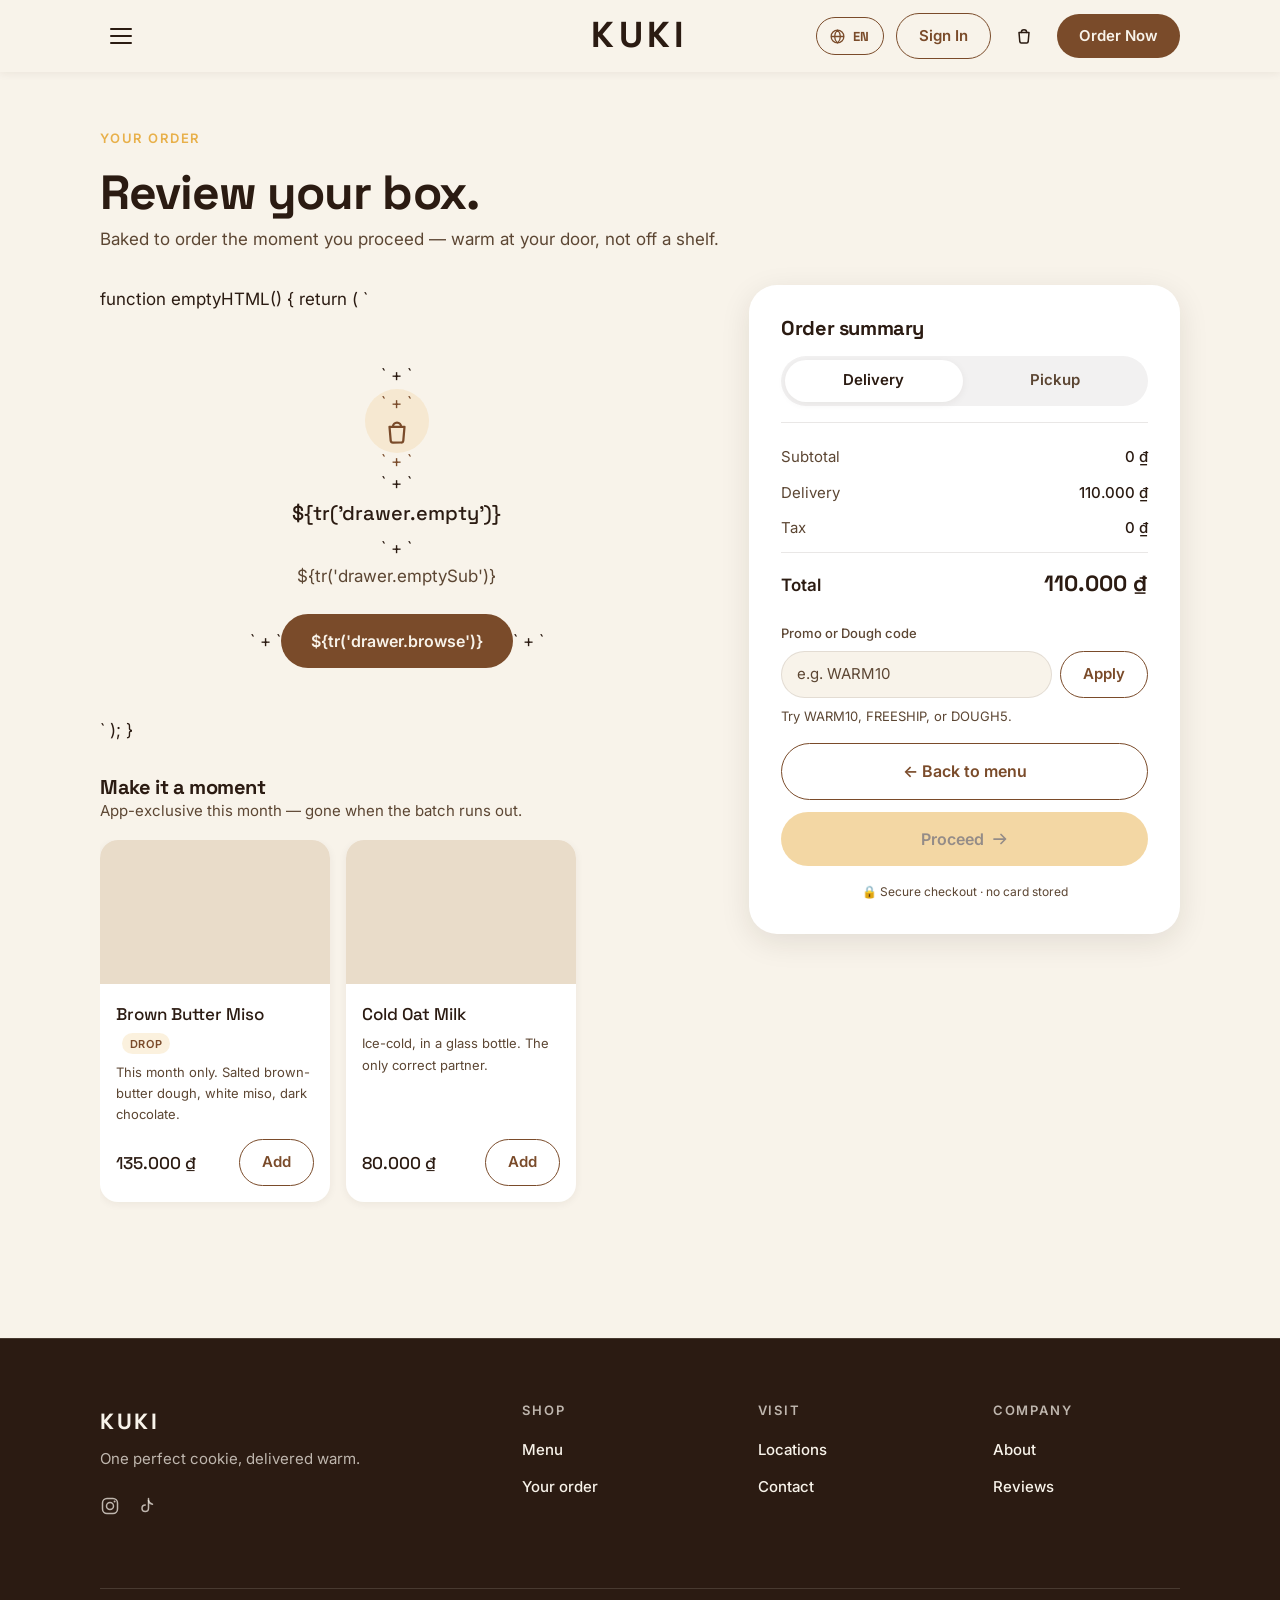
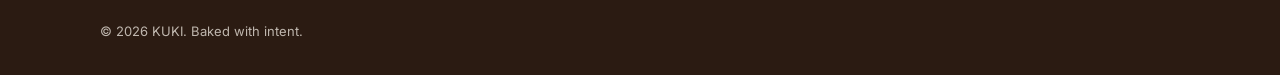
==== commit 87bfb42c: "Update Kuki site" ====
--- a/checkout.html
+++ b/checkout.html
@@ -3,7 +3,7 @@
 <head>
   <meta charset="utf-8">
   <meta name="viewport" content="width=device-width, initial-scale=1">
-  <title>Checkout — KUKI</title>
+  <title data-i18n="title.checkout">Checkout — KUKI</title>
   <meta name="description" content="Review your KUKI order — fresh-baked, brown-butter cookies, delivered warm.">
   <meta name="theme-color" content="#F8F3EA">
 
@@ -13,40 +13,48 @@
   <link href="https://fonts.googleapis.com/css2?family=Space+Grotesk:wght@500;700&family=Inter:wght@400;500;600&display=swap" rel="stylesheet">
 
   <link rel="stylesheet" href="styles.css">
+  <script src="i18n.js" defer></script>
   <script src="cart.js" defer></script>
   <script src="cart-drawer.js" defer></script>
   <script src="nav-menu.js" defer></script>
   <script src="checkout.js" defer></script>
 </head>
 <body class="page-checkout">
-  <a class="skip-link" href="#main">Skip to content</a>
+  <a class="skip-link" href="#main" data-i18n="a11y.skip">Skip to content</a>
 
   <header class="nav nav--solid" id="nav">
     <div class="container nav__inner">
       <button type="button" class="nav__menu-toggle" id="nav-menu-toggle"
-              aria-label="Open menu" aria-haspopup="true" aria-expanded="false"
+              aria-label="Open menu" data-i18n-attr="aria-label:a11y.openMenu"
+              aria-haspopup="true" aria-expanded="false"
               aria-controls="nav-menu">
         <span class="nav__menu-icon" aria-hidden="true"></span>
       </button>
 
-      <a class="nav__brand" href="index.html" aria-label="KUKI — home">KUKI</a>
+      <a class="nav__brand" href="index.html" aria-label="KUKI — home" data-i18n-attr="aria-label:a11y.homeBrand">KUKI</a>
 
       <div class="nav__actions">
-        <a class="btn btn--secondary btn--compact nav__signin" href="signin.html">
+        <a class="btn btn--secondary btn--compact nav__signin" href="signin.html" data-i18n="nav.signin">
           Sign In
         </a>
-        <a class="btn btn--primary btn--compact nav__cta" href="order.html" id="nav-cta">
+        <a class="btn btn--primary btn--compact nav__cta" href="order.html" id="nav-cta" data-i18n="nav.order">
           Order Now
         </a>
       </div>
 
       <nav class="nav__menu" id="nav-menu" aria-label="Primary" hidden>
-        <a href="signin.html">Sign In</a>
+        <a href="index.html" data-i18n="nav.home">Home</a>
+        <a href="order.html" data-i18n="nav.orderItem">Order</a>
+        <span class="nav__menu-soon" aria-disabled="true">
+          <span data-i18n="nav.catering">Catering</span>
+          <span class="nav__menu-tag" data-i18n="nav.soon">Coming soon</span>
+        </span>
+        <span class="nav__menu-soon" aria-disabled="true">
+          <span data-i18n="nav.giftcards">Gift Cards</span>
+          <span class="nav__menu-tag" data-i18n="nav.soon">Coming soon</span>
+        </span>
         <hr class="nav__menu-divider">
-        <a href="index.html#why">Why KUKI</a>
-        <a href="index.html#signature">The Cookie</a>
-        <a href="index.html#how">How It Works</a>
-        <a href="index.html#reviews">Reviews</a>
+        <a href="signin.html" data-i18n="nav.signin">Sign In</a>
       </nav>
     </div>
   </header>
@@ -55,9 +63,9 @@
     <section class="section checkout" aria-labelledby="checkout-heading">
       <div class="container">
         <div class="checkout__head">
-          <p class="eyebrow eyebrow--gold">Your order</p>
-          <h1 id="checkout-heading">Review your box.</h1>
-          <p class="checkout__sub">Baked to order the moment you proceed — warm at your door, not off a shelf.</p>
+          <p class="eyebrow eyebrow--gold" data-i18n="checkout.eyebrow">Your order</p>
+          <h1 id="checkout-heading" data-i18n="checkout.heading">Review your box.</h1>
+          <p class="checkout__sub" data-i18n="checkout.sub">Baked to order the moment you proceed — warm at your door, not off a shelf.</p>
         </div>
 
         <div class="checkout__grid">
@@ -67,8 +75,8 @@
 
             <section class="addon-row" id="addon-row" aria-labelledby="addon-heading" hidden>
               <div class="addon-row__head">
-                <h2 id="addon-heading">Make it a moment</h2>
-                <p>App-exclusive this month — gone when the batch runs out.</p>
+                <h2 id="addon-heading" data-i18n="checkout.addonHead">Make it a moment</h2>
+                <p data-i18n="checkout.addonSub">App-exclusive this month — gone when the batch runs out.</p>
               </div>
               <div class="addon-row__track" id="addon-track"></div>
             </section>
@@ -76,29 +84,29 @@
 
           <!-- RIGHT: sticky order summary -->
           <aside class="summary" id="summary" aria-labelledby="summary-heading">
-            <h2 class="summary__title" id="summary-heading">Order summary</h2>
+            <h2 class="summary__title" id="summary-heading" data-i18n="checkout.summary">Order summary</h2>
 
-            <div class="fulfilment-toggle" role="radiogroup" aria-label="Fulfilment method">
-              <button type="button" class="fulfilment-toggle__opt is-active" data-mode="delivery" role="radio" aria-checked="true">Delivery</button>
-              <button type="button" class="fulfilment-toggle__opt" data-mode="pickup" role="radio" aria-checked="false">Pickup</button>
+            <div class="fulfilment-toggle" role="radiogroup" aria-label="Fulfilment method" data-i18n-attr="aria-label:menu.modeAria">
+              <button type="button" class="fulfilment-toggle__opt is-active" data-mode="delivery" role="radio" aria-checked="true" data-i18n="co.delivery">Delivery</button>
+              <button type="button" class="fulfilment-toggle__opt" data-mode="pickup" role="radio" aria-checked="false" data-i18n="co.pickup">Pickup</button>
             </div>
             <p class="summary__eta" id="eta-text"></p>
 
             <div class="delivery-bar-mount" id="delivery-bar-mount"></div>
 
             <dl class="summary__rows">
-              <div class="summary__row"><dt>Subtotal</dt><dd id="sum-subtotal">0 ₫</dd></div>
+              <div class="summary__row"><dt data-i18n="checkout.subtotal">Subtotal</dt><dd id="sum-subtotal">0 ₫</dd></div>
               <div class="summary__row" id="row-discount" hidden><dt id="discount-label">Discount</dt><dd id="sum-discount">−0 ₫</dd></div>
               <div class="summary__row"><dt id="delivery-label">Delivery</dt><dd id="sum-delivery">0 ₫</dd></div>
-              <div class="summary__row"><dt>Tax</dt><dd id="sum-tax">0 ₫</dd></div>
-              <div class="summary__row summary__row--total"><dt>Total</dt><dd id="sum-total" aria-live="polite">0 ₫</dd></div>
+              <div class="summary__row"><dt data-i18n="checkout.tax">Tax</dt><dd id="sum-tax">0 ₫</dd></div>
+              <div class="summary__row summary__row--total"><dt data-i18n="checkout.total">Total</dt><dd id="sum-total" aria-live="polite">0 ₫</dd></div>
             </dl>
 
             <form class="promo" id="promo-form" novalidate>
-              <label class="promo__label" for="promo-input">Promo or Dough code</label>
+              <label class="promo__label" for="promo-input" data-i18n="checkout.promoLabel">Promo or Dough code</label>
               <div class="promo__field">
-                <input class="promo__input" id="promo-input" type="text" inputmode="text" autocomplete="off" placeholder="e.g. WARM10" aria-describedby="promo-feedback">
-                <button class="btn btn--secondary btn--compact promo__apply" type="submit">Apply</button>
+                <input class="promo__input" id="promo-input" type="text" inputmode="text" autocomplete="off" placeholder="e.g. WARM10" data-i18n-attr="placeholder:checkout.promoPlaceholder" aria-describedby="promo-feedback">
+                <button class="btn btn--secondary btn--compact promo__apply" type="submit" data-i18n="checkout.apply">Apply</button>
               </div>
               <p class="promo__feedback" id="promo-feedback" role="status"></p>
             </form>
@@ -106,13 +114,13 @@
             <p class="earn-dough" id="earn-dough" hidden></p>
 
             <div class="checkout-actions">
-              <a class="btn btn--secondary" href="order/menu.html">← Back to menu</a>
+              <a class="btn btn--secondary" href="order/menu.html" data-i18n="checkout.backMenu">← Back to menu</a>
               <button class="btn btn--gold" type="button" id="proceed-btn">
-                Proceed
+                <span data-i18n="checkout.proceed">Proceed</span>
                 <svg class="btn__arrow" width="16" height="16" viewBox="0 0 16 16" fill="none" aria-hidden="true"><path d="M2 8h11M9 3.5 13.5 8 9 12.5" stroke="currentColor" stroke-width="1.75" stroke-linecap="round" stroke-linejoin="round"/></svg>
               </button>
             </div>
-            <p class="summary__secure">🔒 Secure checkout · no card stored</p>
+            <p class="summary__secure" data-i18n="checkout.secure">🔒 Secure checkout · no card stored</p>
           </aside>
         </div>
       </div>
@@ -124,14 +132,14 @@
         <div class="confirm__badge" aria-hidden="true">
           <svg width="34" height="34" viewBox="0 0 24 24" fill="none"><path d="M5 12.5 10 17l9-10" stroke="currentColor" stroke-width="2.2" stroke-linecap="round" stroke-linejoin="round"/></svg>
         </div>
-        <p class="eyebrow eyebrow--gold">Order placed</p>
-        <h2 id="confirm-heading">Your batch is going in the oven 🍪</h2>
-        <p class="confirm__sub" id="confirm-sub">Fresh-baked now — <strong id="confirm-eta">warm at your door soon</strong>.</p>
+        <p class="eyebrow eyebrow--gold" data-i18n="checkout.orderPlaced">Order placed</p>
+        <h2 id="confirm-heading" data-i18n="checkout.confirmHead">Your batch is going in the oven 🍪</h2>
+        <p class="confirm__sub" id="confirm-sub" data-i18n-html="checkout.confirmSub">Fresh-baked now — <strong id="confirm-eta">warm at your door soon</strong>.</p>
         <dl class="confirm__meta">
-          <div><dt>Order total</dt><dd id="confirm-total">0 ₫</dd></div>
-          <div><dt>Dough earned</dt><dd id="confirm-dough">0</dd></div>
+          <div><dt data-i18n="checkout.orderTotal">Order total</dt><dd id="confirm-total">0 ₫</dd></div>
+          <div><dt data-i18n="checkout.doughEarned">Dough earned</dt><dd id="confirm-dough">0</dd></div>
         </dl>
-        <a class="btn btn--gold" href="index.html">Back to home</a>
+        <a class="btn btn--gold" href="index.html" data-i18n="checkout.backHome">Back to home</a>
       </div>
     </section>
   </main>
@@ -139,10 +147,10 @@
   <!-- Mobile sticky checkout bar -->
   <div class="checkout-bar" id="checkout-bar" hidden>
     <div class="checkout-bar__info">
-      <span class="checkout-bar__label">Total</span>
+      <span class="checkout-bar__label" data-i18n="checkout.total">Total</span>
       <span class="checkout-bar__total" id="bar-total">0 ₫</span>
     </div>
-    <button class="btn btn--gold" type="button" id="bar-proceed">Proceed</button>
+    <button class="btn btn--gold" type="button" id="bar-proceed" data-i18n="checkout.proceed">Proceed</button>
   </div>
 
   <footer class="footer">
@@ -150,34 +158,34 @@
       <div class="footer__grid">
         <div class="footer__brand">
           <p class="footer__wordmark">KUKI</p>
-          <p class="footer__tag">One perfect cookie, delivered warm.</p>
+          <p class="footer__tag" data-i18n="footer.tag">One perfect cookie, delivered warm.</p>
           <div class="footer__social">
-            <a href="#" aria-label="KUKI on Instagram">
+            <a href="#" aria-label="KUKI on Instagram" data-i18n-attr="aria-label:a11y.instagram">
               <svg width="20" height="20" viewBox="0 0 20 20" fill="none" aria-hidden="true"><rect x="2.5" y="2.5" width="15" height="15" rx="4.5" stroke="currentColor" stroke-width="1.5"/><circle cx="10" cy="10" r="3.5" stroke="currentColor" stroke-width="1.5"/><circle cx="14.6" cy="5.4" r="1" fill="currentColor"/></svg>
             </a>
-            <a href="#" aria-label="KUKI on TikTok">
+            <a href="#" aria-label="KUKI on TikTok" data-i18n-attr="aria-label:a11y.tiktok">
               <svg width="20" height="20" viewBox="0 0 20 20" fill="none" aria-hidden="true"><path d="M12.5 2.5v9.75a3.25 3.25 0 1 1-3.25-3.25" stroke="currentColor" stroke-width="1.5" stroke-linecap="round"/><path d="M12.5 4.5c.5 2 2 3.5 4 3.75" stroke="currentColor" stroke-width="1.5" stroke-linecap="round"/></svg>
             </a>
           </div>
         </div>
         <nav class="footer__col" aria-label="Shop">
-          <h3>Shop</h3>
-          <a href="order/menu.html">Menu</a>
-          <a href="checkout.html">Your order</a>
+          <h3 data-i18n="footer.shop">Shop</h3>
+          <a href="order/menu.html" data-i18n="footer.menu">Menu</a>
+          <a href="checkout.html" data-i18n="footer.yourOrder">Your order</a>
         </nav>
         <nav class="footer__col" aria-label="Visit">
-          <h3>Visit</h3>
-          <a href="#">Locations</a>
-          <a href="#">Contact</a>
+          <h3 data-i18n="footer.visit">Visit</h3>
+          <a href="#" data-i18n="footer.locations">Locations</a>
+          <a href="#" data-i18n="footer.contact">Contact</a>
         </nav>
         <nav class="footer__col" aria-label="Company">
-          <h3>Company</h3>
-          <a href="index.html#story">About</a>
-          <a href="index.html#reviews">Reviews</a>
+          <h3 data-i18n="footer.company">Company</h3>
+          <a href="index.html#story" data-i18n="footer.about">About</a>
+          <a href="index.html#reviews" data-i18n="footer.reviews">Reviews</a>
         </nav>
       </div>
       <div class="footer__bottom">
-        <p>© 2026 KUKI. Baked with intent.</p>
+        <p data-i18n="footer.copyright">© 2026 KUKI. Baked with intent.</p>
       </div>
     </div>
   </footer>
--- a/styles.css
+++ b/styles.css
@@ -264,7 +264,7 @@
   justify-self: center;
   font-family: var(--font-display);
   font-weight: 700;
-  font-size: 1.375rem;
+  font-size: clamp(1.625rem, 1.1rem + 1.6vw, 2.25rem);
   letter-spacing: 0.12em;
   text-decoration: none;
   color: var(--ink);
@@ -325,6 +325,56 @@
   .nav__signin { display: inline-flex; }
 }
 
+/* ---- Language toggle (EN ⇄ VI) ----
+   Compact outlined pill that sits first in the right-hand actions cluster
+   (so it reads as top-right). On the nav-less Sign In page it floats in the
+   top-right corner instead. */
+.lang-toggle {
+  display: inline-flex;
+  align-items: center;
+  gap: .375rem;
+  height: 38px;
+  padding: 0 .75rem;
+  border: 1.5px solid var(--brown);
+  border-radius: var(--r-pill);
+  color: var(--brown);
+  background: transparent;
+  font-family: var(--font-display);
+  font-weight: 700;
+  font-size: .8125rem;
+  letter-spacing: .04em;
+  line-height: 1;
+  transition: background-color .2s ease, color .2s ease, transform .15s ease;
+}
+.lang-toggle:hover { background: rgba(122, 75, 42, 0.08); }
+.lang-toggle:active { transform: scale(0.96); }
+.lang-toggle__globe { flex: none; }
+.lang-toggle__code { display: inline-block; min-width: 1.5em; text-align: center; }
+
+.lang-toggle--floating {
+  position: fixed;
+  top: max(1rem, env(safe-area-inset-top));
+  right: max(1rem, env(safe-area-inset-right));
+  z-index: 50;
+  background: var(--cream);
+  box-shadow: var(--shadow-sm);
+}
+
+/* The nav grid is symmetric (1fr auto 1fr), so the right actions column is
+   tight below desktop — cart + Order Now nearly fill it. Drop the globe and
+   tighten the toggle there so the cluster never wraps. (Same reasoning as the
+   Sign In pill above.) */
+@media (max-width: 899px) {
+  .nav__actions .lang-toggle { padding: 0 .5rem; gap: 0; }
+  .nav__actions .lang-toggle__globe { display: none; }
+  /* Tighten the right cluster so toggle + cart + CTA stay on one line —
+     Vietnamese labels (e.g. "Đặt Hàng") run longer than English and would
+     otherwise wrap the CTA to two lines once the toggle is added. */
+  .nav__actions { gap: .5rem; }
+  .nav__actions .nav__cta { padding: .5rem .9rem; }
+}
+.nav__cta { white-space: nowrap; }
+
 /* ---- Hamburger left-side drawer ---- */
 .nav__menu-backdrop {
   position: fixed;
@@ -390,6 +440,36 @@
 .nav__menu a:hover,
 .nav__menu a:focus-visible { color: var(--brown); }
 
+/* "Coming soon" menu items — same display scale as the links, but muted
+   and non-interactive, with a small badge. */
+.nav__menu-soon {
+  display: flex;
+  align-items: center;
+  gap: var(--s-3);
+  padding: var(--s-4) 0;
+  font-family: var(--font-display);
+  font-size: clamp(1.75rem, 6vw, 2.5rem);
+  font-weight: 700;
+  line-height: 1.15;
+  letter-spacing: 0.01em;
+  color: var(--ink-soft);
+  opacity: .55;
+  cursor: default;
+}
+
+.nav__menu-tag {
+  font-family: var(--font-body);
+  font-size: .6875rem;
+  font-weight: 600;
+  letter-spacing: .08em;
+  text-transform: uppercase;
+  color: var(--brown);
+  background: rgba(122, 75, 42, 0.12);
+  padding: .25rem .55rem;
+  border-radius: var(--r-pill);
+  white-space: nowrap;
+}
+
 body.nav-menu-open { overflow: hidden; }
 
 .nav__cta { position: relative; }
@@ -662,6 +742,46 @@
 }
 .btn--add.is-added .btn__label { visibility: hidden; }
 .btn--add.is-added .btn__added { display: inline-flex; }
+
+/* ============================================================
+   Cookie detail page (cookies/*.html)
+   ============================================================ */
+/* First section sits under the fixed 72px nav — add clearance. */
+.cookie-detail { padding-top: calc(72px + clamp(2rem, 5vw, 3.5rem)); }
+
+.cookie-detail__back {
+  display: inline-flex;
+  align-items: center;
+  gap: .45rem;
+  margin-bottom: clamp(1.75rem, 4vw, 2.75rem);
+  font-family: var(--font-display);
+  font-weight: 500;
+  font-size: .9375rem;
+  letter-spacing: .02em;
+  color: var(--cream-soft);
+  text-decoration: none;
+  transition: color .2s ease;
+}
+.cookie-detail__back:hover { color: var(--gold); }
+.cookie-detail__back svg { flex: none; }
+
+.cookie-detail__name {
+  font-size: clamp(2.25rem, 5vw, 3.25rem);
+  margin-bottom: var(--s-4);
+}
+
+.cookie-detail .signature__desc { margin-bottom: var(--s-6); }
+.cookie-detail__buy { margin-top: var(--s-2); }
+.cookie-detail__more { margin-top: var(--s-6); }
+
+/* Centered button row for the cross-sell CTA */
+.final-cta__actions {
+  display: flex;
+  flex-wrap: wrap;
+  gap: var(--s-4);
+  justify-content: center;
+  margin-top: var(--s-8);
+}
 
 /* ============================================================
    4. How It Works
@@ -1882,7 +2002,9 @@
   gap: var(--s-4);
 }
 
-.addon-card {
+/* Note: distinct from checkout's .addon-card (a vertical carousel card) —
+   these use their own .menu-addon namespace to avoid that collision. */
+.menu-addon {
   display: flex;
   align-items: center;
   gap: var(--s-4);
@@ -1892,25 +2014,25 @@
   border: 1.5px solid var(--line-dark);
 }
 
-.addon-card__img {
+.menu-addon__img {
   flex-shrink: 0;
   width: 84px;
   height: 84px;
   border-radius: var(--r-sm);
 }
 
-.addon-card__info { flex: 1; min-width: 0; }
-
-.addon-card__head {
+.menu-addon__info { flex: 1; min-width: 0; }
+
+.menu-addon__head {
   display: flex;
   align-items: baseline;
   gap: .5rem;
   flex-wrap: wrap;
 }
 
-.addon-card__name { font-size: 1.0625rem; margin: 0; }
-
-.addon-card__tag {
+.menu-addon__name { font-size: 1.0625rem; margin: 0; }
+
+.menu-addon__tag {
   font-size: .6875rem;
   font-weight: 700;
   text-transform: uppercase;
@@ -1921,13 +2043,13 @@
   border-radius: var(--r-pill);
 }
 
-.addon-card__blurb {
+.menu-addon__blurb {
   font-size: .875rem;
   color: var(--ink-soft);
   margin: .25rem 0 0;
 }
 
-.addon-card__end {
+.menu-addon__end {
   display: flex;
   flex-direction: column;
   align-items: flex-end;
@@ -1935,7 +2057,7 @@
   flex-shrink: 0;
 }
 
-.addon-card__price {
+.menu-addon__price {
   font-family: var(--font-display);
   font-weight: 500;
   font-size: 1.0625rem;
@@ -1943,7 +2065,7 @@
   white-space: nowrap;
 }
 
-.addon-card__end .btn--add { min-width: 0; }
+.menu-addon__end .btn--add { min-width: 0; }
 
 @media (min-width: 760px) {
   .menu-grid { grid-template-columns: 1fr 1fr; }
